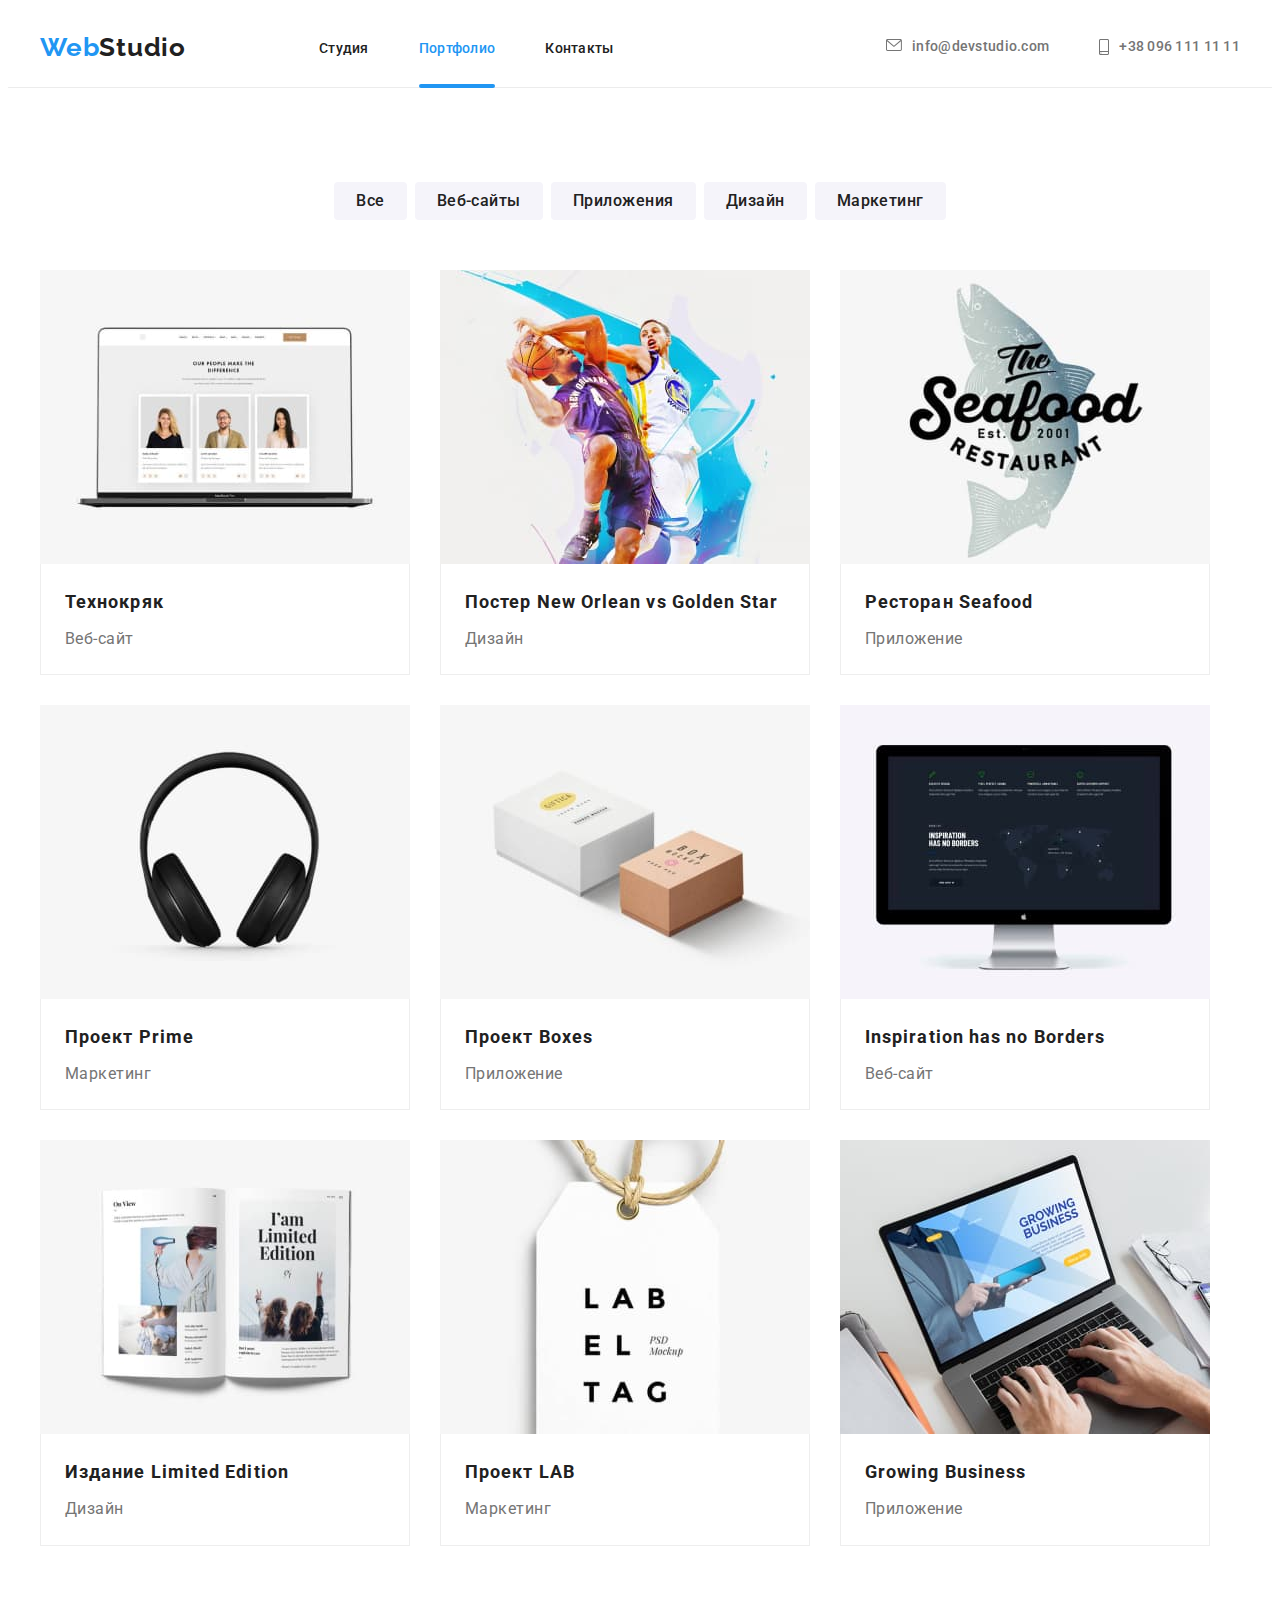
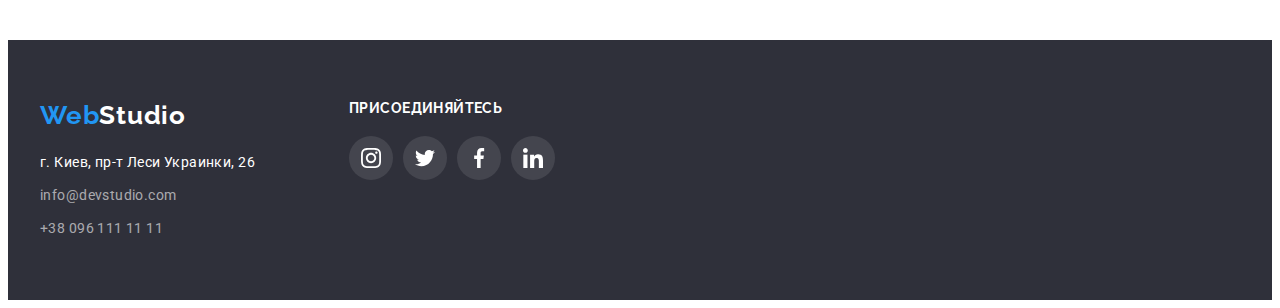
==== portfolio.html @ 16805188 "start 6" ====
<!DOCTYPE html>
<html lang="ru">
<head>
    <meta charset="UTF-8">
    <meta http-equiv="X-UA-Compatible" content="IE=edge">
    <meta name="viewport" content="width=device-width, initial-scale=1.0">
    <title>Portfolio</title>
    <link rel="preconnect" href="https://fonts.googleapis.com">
    <link rel="preconnect" href="https://fonts.gstatic.com" crossorigin>
    <link href="https://fonts.googleapis.com/css2?family=Raleway:wght@700&family=Roboto:wght@400;500;700;900&display=swap"
        rel="stylesheet">
        <link rel="stylesheet" href="https://cdnjs.cloudflare.com/ajax/libs/modern-normalize/1.1.0/modern-normalize.min.css"
            integrity="sha512-wpPYUAdjBVSE4KJnH1VR1HeZfpl1ub8YT/NKx4PuQ5NmX2tKuGu6U/JRp5y+Y8XG2tV+wKQpNHVUX03MfMFn9Q=="
            crossorigin="anonymous" referrerpolicy="no-referrer" />
    <link rel="stylesheet" href="./css/styles.css">
</head>
<body>
<header class="header">
    <div class="container header-container">
        <a class="link logo-style" href="">Web<span class="logo-style-header">Studio</span></a>
        <nav class="navigation">
            <ul class="list nav-list">
                <li class="nav-list-item">
                    <a class="link nav-list-link" href="./index.html">Студия</a>
                </li>
                <li class="nav-list-item">
                    <a class="link nav-list-link current" href="./portfolio.html">Портфолио</a>
                </li>
                <li class="nav-list-item">
                    <a class="link nav-list-link" href="">Контакты</a>
                </li>
            </ul>
        </nav>

        <ul class="list header-contacts-list">
            <li class="header-contacts-item">
                <a class="link header-contacts" href="mailto:info@devstudio.com">
                    <svg class="header-icons" width="16" height="12">
                        <use href="./images/sprite.svg#envelope"></use>
                    </svg>
                    info@devstudio.com</a>
            </li>
            <li class="header-contacts-item">
                <a class="link header-contacts" href="tel:+380961111111">
                    <svg class="header-icons" width="10" height="16">
                        <use href="./images/sprite.svg#smartphone"></use>
                    </svg>
                    +38 096 111 11 11</a>
            </li>
        </ul>


    </div>
</header>
    <main>
<h1 class="visually-hidden"></h1>
        <section class="section">
            <div class="container">
    <ul class="list portfolio-btn-list"> 
        <li class="portfolio-btn-list-item">
            <button class="portfolio-btn" type="button">Все</button>
        </li>
        <li class="portfolio-btn-list-item">
            <button class="portfolio-btn" type="button">Веб-сайты</button>
        </li>
        <li class="portfolio-btn-list-item">
            <button class="portfolio-btn" type="button">Приложения</button>
        </li>
        <li class="portfolio-btn-list-item">
            <button class="portfolio-btn" type="button">Дизайн</button>
        </li>
        <li class="portfolio-btn-list-item">
            <button class="portfolio-btn" type="button">Маркетинг</button>
        </li>
    </ul>


    <ul class="list portfolio-list">
        <li class="portfolio-list-item">
           <div class="portfolio-cards">
            <img src="./images/portfolio/technokryak.jpg" 
           alt="Технокряк"
           width="370" 
           height="">
           <p class="overlay">
            Ресурс предлагает комплексные предложения с разным уровнем функционала 
            и сервисов. 
            Все это позволит посетителю получить
            исчерпывающие сведения о компании или частном лице.
           </p>
        </div>
           <div class="portfolio-text">
           <h3 class="portfolio-title">Технокряк</h3>
           <p class="portfolio-description">Веб-сайт</p>
        </div>
        </li>
        <li class="portfolio-list-item">
            <div class="portfolio-cards">
            <img src="./images/portfolio/poster.jpg" 
            alt="Постер New Orlean vs Golden Star"
            width="370" 
           height="">
        <p class="overlay">
            Ресурс предлагает комплексные предложения с разным уровнем функционала
            и сервисов.
            Все это позволит посетителю получить
            исчерпывающие сведения о компании или частном лице.
        </p>
        </div>
        <div class="portfolio-text">
            <h3 class="portfolio-title">Постер New Orlean vs Golden Star</h3>
            <p class="portfolio-description">Дизайн</p>
            </div>
        </li>
        <li class="portfolio-list-item">
            <div class="portfolio-cards">
            <img src="./images/portfolio/restoran.jpg" 
            alt="Ресторан Seafood"
            width="370" 
           height="">
        <p class="overlay">
        Ресурс предлагает комплексные предложения с разным уровнем функционала
        и сервисов.
        Все это позволит посетителю получить
        исчерпывающие сведения о компании или частном лице.
        </p>
        </div>
        <div class="portfolio-text">
            <h3 class="portfolio-title">Ресторан Seafood</h3>
            <p class="portfolio-description">Приложение</p>
            </div>
        </li>
        <li class="portfolio-list-item">
            <div class="portfolio-cards">
            <img src="./images/portfolio/proekt-prime.jpg" 
            alt="Проект Prime"
            width="370" 
           height="">
        <p class="overlay">
            Ресурс предлагает комплексные предложения с разным уровнем функционала
            и сервисов.
            Все это позволит посетителю получить
            исчерпывающие сведения о компании или частном лице.
        </p>
        </div>
        <div class="portfolio-text">
            <h3 class="portfolio-title">Проект Prime</h3>
            <p class="portfolio-description">Маркетинг</p>
            </div>
        </li>
        <li class="portfolio-list-item">
            <div class="portfolio-cards">
            <img src="./images/portfolio/proekt-boxes.jpg" 
            alt="Проект Boxes"
            width="370" 
           height="">
        <p class="overlay">
            Ресурс предлагает комплексные предложения с разным уровнем функционала
            и сервисов.
            Все это позволит посетителю получить
            исчерпывающие сведения о компании или частном лице.
        </p>
        </div>
        <div class="portfolio-text">
            <h3 class="portfolio-title">Проект Boxes</h3>
            <p class="portfolio-description">Приложение</p>
            </div>
        </li>
        <li class="portfolio-list-item">
            <div class="portfolio-cards">
            <img src="./images/portfolio/inspiration.jpg" 
            alt="Inspiration has no Borders"
            width="370" 
           height="">
        <p class="overlay">
            Ресурс предлагает комплексные предложения с разным уровнем функционала
            и сервисов.
            Все это позволит посетителю получить
            исчерпывающие сведения о компании или частном лице.
        </p>
        </div>
        <div class="portfolio-text">
            <h3 class="portfolio-title">Inspiration has no Borders</h3>
            <p class="portfolio-description">Веб-сайт</p>
            </div>
        </li>
        <li class="portfolio-list-item">
            <div class="portfolio-cards">
            <img src="./images/portfolio/limited.jpg" 
            alt="Издание Limited Edition"
            width="370"
            height="">
            <p class="overlay">
                Ресурс предлагает комплексные предложения с разным уровнем функционала
                и сервисов.
                Все это позволит посетителю получить
                исчерпывающие сведения о компании или частном лице.
            </p>
            </div>
            <div class="portfolio-text">
            <h3 class="portfolio-title">Издание Limited Edition</h3>
            <p class="portfolio-description">Дизайн</p>
            </div>
        </li>
        <li class="portfolio-list-item">
            <div class="portfolio-cards">
            <img src="./images/portfolio/proekt-lab.jpg" 
            alt="Проект LAB"
            width="370" 
           height="">
            <p class="overlay">
                Ресурс предлагает комплексные предложения с разным уровнем функционала
                и сервисов.
                Все это позволит посетителю получить
                исчерпывающие сведения о компании или частном лице.
            </p>
            </div>
        <div class="portfolio-text">
            <h3 class="portfolio-title">Проект LAB</h3>
            <p class="portfolio-description">Маркетинг</p>
            </div>
        </li>
        <li class="portfolio-list-item">
            <div class="portfolio-cards">
            <img src="./images/portfolio/growing.jpg" 
            alt="Growing Business"
            width="370" 
           height="">
        <p class="overlay">
            Ресурс предлагает комплексные предложения с разным уровнем функционала
            и сервисов.
            Все это позволит посетителю получить
            исчерпывающие сведения о компании или частном лице.
        </p>
        </div>
           <div class="portfolio-text">
            <h3 class="portfolio-title">Growing Business</h3>
            <p class="portfolio-description">Приложение</p>
            </div>
        </li>
    </ul>
    </div>
</section>
    </main>
<footer>
    <section class="container footer-info">
        <div class="footer-container">
            <a class="link logo-style footer-logo" href="">Web<span class="logo-style-footer">Studio</span></a>
            <address>
                <ul class="list footer-contacts-list">
                    <li class="footer-contacts-item"><a class="link address" href="">г. Киев, пр-т Леси Украинки, 26</a>
                    </li>
                    <li class="footer-contacts-item"><a class="link footer-contacts"
                            href="mailto:info@devstudio.com">info@devstudio.com</a></li>
                    <li class="footer-contacts-item"><a class="link footer-contacts" href="tel:+380961111111">+38 096
                            111 11 11</a></li>
                </ul>
            </address>
        </div>
        <div class="footer-list-link">
            <p class="footer-text">присоединяйтесь</p>
            <ul class="list social-list-footer">
                <li class="social-list-item-footer">
                    <a class="social-list-link-footer" href="">
                        <svg class="social-list-icon" width="20" height="20">
                            <use href="./images/sprite.svg#instagram-2"></use>
                        </svg>
                    </a>
                </li>
                <li class="social-list-item-footer">
                    <a class="social-list-link-footer" href="">
                        <svg class="social-list-icon-footer" width="20" height="20">
                            <use href="./images/sprite.svg#twitter-2"></use>
                        </svg>
                    </a>
                </li>
                <li class="social-list-item-footer">
                    <a class="social-list-link-footer" href="">
                        <svg class="social-list-icon-footer" width="20" height="20">
                            <use href="./images/sprite.svg#facebook-2"></use>
                        </svg>
                    </a>
                </li>
                <li class="social-list-item-footer">
                    <a class="social-list-link-footer" href="">
                        <svg class="social-list-icon-footer" width="20" height="20">
                            <use href="./images/sprite.svg#linkedin-2"></use>
                        </svg>
                    </a>
                </li>

            </ul>
        </div>
    </section>
</footer>
    
</body>
</html>
---- css/styles.css ----
:root {
  --primary-font-family: "Roboto", sans-serif;
  --secondary-font-family: "Raleway", sans-serif;
  --primary-text-color-theme-dark: #ffffff;
  --secondary-text-color-theme-dark: ;
  --primary-text-color-theme-light: #212121;
  --secondary-text-color-theme-light: #757575;
  --accent-color: #2196f3;
  --accent-button-color: #188ce8;
  --primary-background-color: #ffffff;
  --secondary-background-color: #f5f4fa;
  --hero-footer-background-color: #2f303a;
  --footer-text-color: rgba(255, 255, 255, 0.6);
}

body {
  font-family: var(--primary-font-family);
  color: var(--primary-text-color-theme-light);
  background-color: var(--primary-background-color);
}
footer {
  background-color: var(--hero-footer-background-color);
  padding-top: 60px;
  padding-bottom: 60px;
  display: flex;
}

.list {
  list-style: none;
}

.link {
  text-decoration: none;
}
.container {
  width: 1200px;
  padding-left: 15px;
  padding-right: 15px;
  margin-left: auto;
  margin-right: auto;
}

.section {
  padding-top: 94px;
  padding-bottom: 94px;
}

.section-about {
  padding-top: 0;
  padding-bottom: 94px;
}

/* ========= START COMPONENTS ========= */
.modal-btn {
  min-width: 200px;
  padding: 10px 32px;
  margin: auto;
  font-family: inherit;
  font-weight: 700;
  font-size: 16px;
  line-height: 1.88;
  display: flex;
  align-items: center;
  text-align: center;
  letter-spacing: 0.06em;
  cursor: pointer;
  background: var(--accent-color);
  box-shadow: 0px 4px 4px rgba(0, 0, 0, 0.15);
  border-radius: 4px;

  color: var(--primary-text-color-theme-dark);
  transition: background-color 250ms cubic-bezier(0.4, 0, 0.2, 1), color 250ms cubic-bezier(0.4, 0, 0.2, 1) ;
}

.modal-btn:hover,
.modal-btn:focus {
  background-color: var(--accent-button-color);
  color: var(--primary-text-color-theme-dark);
}

.main-title {
  margin-bottom: 30px;
  margin-top: auto;
  margin-left: auto;
  margin-right: auto;
  width: 696px;
  font-weight: 900;
  font-size: 44px;
  line-height: 1.36;
  text-align: center;
  letter-spacing: 0.06em;
  text-transform: uppercase;
  margin-bottom: 30px;
  color: #ffffff;
}

.title {
  font-weight: 700;
  font-size: 36px;
  line-height: 1.17;
  text-align: center;
  letter-spacing: 0.03em;
  margin-bottom: 50px;

  color: var(--primary-text-color-theme-light);
}
h1,
h2,
h3,
h4,
p {
  margin-top: 0;
  margin-bottom: 0;
}
ul,
ol {
  margin-left: 0;
  margin-top: 0;
  margin-bottom: 0;
}
img {
  display: block;
}
/* ========== END COMPONENTS ========== */

/* ========= START HEADER ========= */

.header {
  padding-top: 24px;
  padding-bottom: 24px;
  border-bottom: 1px solid #ececec;
  
}

.header-container {
  display: flex;
  align-items: center;
  
}

.navigation {
  display: flex;
  align-items: center;
  
}
.nav-list {
  display: flex;
  align-items: center;
  
}

.nav-list-item:not(:last-child) {
  margin-right: 50px;
}

.nav-list-link {
  font-weight: 500;
  font-size: 14px;
  line-height: 1.17;
  letter-spacing: 0.02em;
  color: var(--primary-text-color-theme-light);
  transition: color 250ms cubic-bezier(0.4, 0, 0.2, 1), background-color 250ms cubic-bezier(0.4, 0, 0.2, 1);
  position: relative;
}

.nav-list-link:hover,
.nav-list-link:focus {
  color: var(--accent-color);
}
.nav-list-link.current::after{
  content: "";
  display: block;
  align-items: center;
  width: 100%;
  height: 4px;
  background-color: var(--accent-color);
  border-radius: 2px;
position: absolute;
bottom: -32px;
}

.nav-list .link.current{
  color: var(--accent-color);

}

.header-contacts-list {
  display: flex;
  align-items: center;
  margin-left: auto;
}


.header-contacts-item:not(:last-child) {
  margin-right: 50px;
}

.header-contacts {
  display: flex;
  font-weight: 500;
  font-size: 14px;
  line-height: 1.14;
  letter-spacing: 0.02em;
  color: var(--secondary-text-color-theme-light);
  transition: color 250ms cubic-bezier(0.4, 0, 0.2, 1);
}

.header-contacts:hover,
.header-contacts:focus {
  color: var(--accent-color);
}

.logo-style {
  margin-right: 93px;
  font-family: var(--secondary-font-family);
  font-style: normal;
  font-weight: bold;
  font-size: 26px;
  line-height: 1.19;
  letter-spacing: 0.03em;

  color: var(--accent-color);
}
.logo-style-header {
  color: var(--primary-text-color-theme-light);
}
.logo-style-footer {
  color: var(--primary-text-color-theme-dark);
}

.header-icons{
  display: flex;
  align-content: center;
  justify-content: center;
  margin-right: 10px;
  padding: 0;
  fill: #757575;
  transition: fill 250ms cubic-bezier(0.4, 0, 0.2, 1);
}

/*.header-icons:hover,
.header-icons:focus{
  fill:var(--accent-color);
}*/

.header-contacts:hover .header-icons,
.header-contacts:focus .header-icons {
  fill: var(--accent-color);
}

/* ========= END HEADER ========= */

/* ========= START HERO ========= */
.hero {
  background-image: linear-gradient(
      rgba(47, 48, 58, 0.4),
      rgba(47, 48, 58, 0.4)
    ),
    url("../images/hero/hero-bgd.jpg");

  background-size: cover;
  background-color: var(--hero-footer-background-color);
  padding-top: 200px;
  padding-bottom: 210px;
  max-width: 1600px;
  margin-left: auto;
  margin-right: auto;
  
}

/* ========= END HERO ========= */

/* ========= START ABOUT ========= */
.secondary-title {
  font-weight: 700;
  font-size: 14px;
  line-height: 1.14;
  letter-spacing: 0.03em;
  text-transform: uppercase;
  width: 270px;
  margin-bottom: 10px;
}

.about-text {
  font-weight: 400;
  font-size: 14px;
  line-height: 1.71;
  letter-spacing: 0.03em;
  width: 270px;

  color: var(--secondary-text-color-theme-light);
}
.about-description-item:not(:last-child) {
  margin-right: 30px;
}
.about-description {
  display: flex;
  align-items: center;
  padding: 0;
}

.about-img {
  display: flex;
  align-items: center;
  padding: 0;
}
.about-img-item:not(:last-child) {
  margin-right: 30px;
}
.about-img-item{
  position: relative;
}

.about-icon{
  display: flex;
  justify-content:center;
  align-items: center;
  padding: 0;
  width: 270px;
  height: 120px;
  background-color: #F5F4FA;
  border-radius: 4px;
  margin-bottom: 30px;
}

.thumb{
    position: relative;
}
.thumb>.label{
  position: absolute;
  width: 370px;
  height: 70px;
  bottom: 0;
  right: 0;
  color: var(--primary-text-color-theme-dark);
  display: flex;
  justify-content: center;
  align-content: center;
  background-color:rgba(47, 48, 58, 0.8); 
  font-family: var(--primary-font-family);
  font-weight: 700;
  align-items: center;
  text-align: center;
  font-size: 14px;
  line-height: 1.14;
  letter-spacing: 0.03em;
  text-transform: uppercase;
}
/* ========= END ABOUT ========= */

/* ========= START TEAM ========= */

.name-text {
  font-weight: 500;
  font-size: 16px;
  line-height: 1.19;
  text-align: center;
  letter-spacing: 0.03em;
  margin-bottom: 10px;
}

.team-position {
  font-weight: 400;
  font-size: 16px;
  line-height: 1.19;
  text-align: center;
  letter-spacing: 0.03em;

  color: var(--secondary-text-color-theme-light);
}
.team-background {
  background-color: var(--secondary-background-color);
}
.team-list {
  display: flex;
  align-items: center;
  padding: 0;
}
.team-list-item:not(:last-child) {
  margin-right: 30px;
}
.team-list-item {
  border: 0px solid;
  background: #ffffff;
  box-shadow: 0px 1px 3px rgba(0, 0, 0, 0.12), 0px 1px 1px rgba(0, 0, 0, 0.14),
    0px 2px 1px rgba(0, 0, 0, 0.2);
  border-radius: 0px 0px 4px 4px;
}

.team-text {
  padding-top: 30px;
  padding-bottom: 30px;
}

.social-list {
  display: flex;
  justify-content:center ;
  padding: 0;
  margin-top: 16px;
  margin-right: 32px;
  margin-left: 32px;
}

.social-list-link {
  display: flex;
  align-items: center;
  justify-content: center;
  width: 44px;
  height: 44px;
  background-color: #ffffff;
  border-radius: 50%;
  transition: background-color 250ms cubic-bezier(0.4, 0, 0.2, 1);
}

.social-list-item:not(:last-child){
  margin-right: 10px;
}

.social-list-icon{
  fill: #AFB1B8;
  transition: fill 250ms cubic-bezier(0.4, 0, 0.2, 1);
}

.social-list-link:hover,
.social-list-link:focus {
  background-color: var(--accent-color);
}

.social-list-link:hover .social-list-icon,
.social-list-link:focus .social-list-icon {
  fill:#ffffff ;
}

/* ========= END TEAM ========= */

/* ========= START CLIENT ========= */

.client-list{
  display: flex;
  justify-content: center;
  align-items: center;
  margin-top: 50px;
  padding: 0;
}

.client-list-link {
  width: 170px;
  height: 92px;
  display: flex;
  justify-content: center;
  align-items: center;
  border: 1px solid #AFB1B8;
  box-sizing: border-box;
  border-radius: 4px;
  transition: border-color 250ms cubic-bezier(0.4, 0, 0.2, 1);

}
.client-list-item:not(:last-child){
  margin-right: 30px;
}

.client-list-icon{
  fill: #AFB1B8;
  transition: fill 250ms cubic-bezier(0.4, 0, 0.2, 1);
  

}
/*.client-list-link {

}*/


.client-list-link:hover .client-list-icon,
.client-list-link:focus .client-list-icon{
  fill: var(--accent-color);
  
}
.client-list-link:hover,
.client-list-link:focus{
border-color: var(--accent-color);
}



/* ========= END CLIENT ========= */


/* ========= START FOOTER ========= */
.address {
  font-weight: 400;
  font-style: normal;
  font-size: 14px;
  line-height: 1.71;
  letter-spacing: 0.03em;
  margin-top: 20px;

  color: var(--primary-text-color-theme-dark);
  transition: color 250ms cubic-bezier(0.4, 0, 0.2, 1);
}

.address:hover,
.address:focus {
  color: var(--accent-color);
}

.footer-contacts {
  font-weight: 400;
  font-size: 14px;
  line-height: 1.71;
  letter-spacing: 0.03em;
  font-style: normal;

  color: var(--footer-text-color);
  transition: color 250ms cubic-bezier(0.4, 0, 0.2, 1);
}
.footer-contacts:hover,
.footer-contacts:focus {
  color: var(--accent-color);
}
.footer-contacts-list {
  padding: 0;
}
.footer-contacts-item:not(:last-child) {
  margin-bottom: 9px;
}

.footer-container {
  display: flex;
  flex-direction: column;
}

.footer-logo {
  margin-bottom: 20px;
}
.footer-text{
  font-family: var(--secondary-font-family);
  font-style: normal;
  font-weight: 700;
  font-size: 14px;
  line-height: 16px;
  letter-spacing: 0.03em;
  text-transform: uppercase;
  color: var(--primary-text-color-theme-dark);
  margin-bottom: 20px;
}
.social-list-footer{
  display: flex;
  justify-content: center;
  align-items: center;
  padding: 0;
  

}
.footer-list-link{
  margin-left: 70px;
  padding: 0;
}

.social-list-item-footer:not(:last-child){
  margin-right: 10px;

}

.social-list-link-footer{
  display: flex;
  align-items: center;
  justify-content: center;
  width: 44px;
  height: 44px;
  background-color: rgba(255, 255, 255, 0.1);
  border-radius: 50%;
  transition: background-color 250ms cubic-bezier(0.4, 0, 0.2, 1);

}

.social-list-icon-footer{
  fill: #ffffff;

}
.social-list-link-footer:hover,
.social-list-link-footer:focus {
  background-color: var(--accent-color);
}

.footer-info{
  display: flex;
}
/* ========= END FOOTER ========= */

/* ========= START PORTFOLIO========= */
.portfolio-btn {
  font-family: var(--primary-font-family);
  font-weight: 500;
  font-size: 16px;
  line-height: 1.6;
  text-align: center;
  letter-spacing: 0.03em;
  cursor: pointer;
  background: var(--secondary-background-color);
  border-radius: 4px;
  color: var(--primary-text-color-theme-light);
  padding: 6px 22px;
  border: 0;
  transition: color 250ms cubic-bezier(0.4, 0, 0.2, 1), background-color 250ms cubic-bezier(0.4, 0, 0.2, 1);
}
.portfolio-btn-list {
  display: flex;
  align-items: center;
  margin-bottom: 50px;
  justify-content: center;
  padding: 0;
}
.portfolio-btn-list-item:not(:last-child) {
  margin-right: 8px;
}

.portfolio-btn-list-item{
  transition: box-shadow 250ms cubic-bezier(0.4, 0, 0.2, 1);
}


.portfolio-btn-list-item:hover,
.portfolio-btn-list-item:focus{
  box-shadow: 0px 3px 1px rgba(0, 0, 0, 0.1), 0px 1px 2px rgba(0, 0, 0, 0.08), 0px 2px 2px rgba(0, 0, 0, 0.12);

}

.portfolio-btn:hover,
.portfolio-btn:focus {
  background-color: var(--accent-color);
  color: var(--primary-text-color-theme-dark);
}

.portfolio-title {
  font-weight: 700;
  font-size: 18px;
  line-height: 2;
  letter-spacing: 0.06em;
  margin-bottom: 4px;
}
.portfolio-description {
  font-weight: 400;
  font-size: 16px;
  line-height: 1.9;
  letter-spacing: 0.03em;
  color: var(--secondary-text-color-theme-light);
}
.portfolio-list {
  display: flex;
  flex-wrap: wrap;
  margin: -15px;
  padding: 0;
}

.portfolio-list-item {
  background: #ffffff;
  margin: 15px;
  transition: box-shadow 250ms cubic-bezier(0.4, 0, 0.2, 1), transform 250ms cubic-bezier(0.4, 0, 0.2, 1);
}

.portfolio-list-item:hover{
  box-shadow: 0px 1px 1px rgba(0, 0, 0, 0.12),
  0px 4px 4px rgba(0, 0, 0, 0.06),
  1px 4px 6px rgba(0, 0, 0, 0.16);
  
}

/*.portfolio-list-item:not(:last-child) {
  margin-right: 30px;
}*/

.portfolio-text {
  padding: 20px 24px;
  border-left: 1px solid #eeeeee;
  border-right: 1px solid #eeeeee;
  border-bottom: 1px solid #eeeeee;
}
.visually-hidden {
  position: absolute;
  width: 1px;
  height: 1px;
  margin: -1px;
  border: 0;
  padding: 0;
  white-space: nowrap;
  clip-path: inset(100%);
  clip: rect(0 0 0 0);
  overflow: hidden;
}

.portfolio-cards{
  position: relative;
  overflow: hidden;
  
}

.overlay{
  position: absolute;
  top: 0;
  right: 0;
  font-family: var(--primary-font-family);
  font-style: normal;
  font-weight: 400;
  font-size: 18px;
  line-height: 1.56;
  letter-spacing: 0.03em;
  color: #FFFFFF;
  background: rgba(33, 150, 243, 0.9);
  width: 100%;
  height: 100%;
  padding: 63px 24px;
  overflow: auto;
  transform: translateY(100%);
  transition: transform 250ms cubic-bezier(0.4, 0, 0.2, 1);
  
}

.portfolio-list-item:hover .overlay{
  transform: translateY(0%);

}
/* ========= END PORTFOLIO ========= */

/* ========= START MODAL-WINDOW ========= */
.backdrop{
  position: fixed;
  top: 0;
  left: 0;
  width: 100vw;
  height: 100vh;
  background: rgba(0, 0, 0, 0.2);
  transition: opacity 250ms cubic-bezier(0.4, 0, 0.2, 1), visibility 250ms cubic-bezier(0.4, 0, 0.2, 1);
}

.backdrop.is-hidden{
  opacity: 0;
  visibility: hidden;
  pointer-events: none;
}

.modal{
  position: absolute;
  top: 50%;
  left: 50%;
  transform: translate(-50%, -50%);
  width: 528px;
  height: 581px;
  background: #FFFFFF;
  box-shadow: 0px 1px 3px rgba(0, 0, 0, 0.12),
  0px 1px 1px rgba(0, 0, 0, 0.14),
  0px 2px 1px rgba(0, 0, 0, 0.2);
  border-radius: 4px;
}

.modal-close-btn{
position: absolute;
top: 8px;
right: 8px;
display: flex;
justify-content: center;
align-items: center;
width: 30px;
height: 30px;
background: #FFFFFF;
border: 1px solid rgba(0, 0, 0, 0.1);
box-sizing: border-box;
border-radius: 50%;
padding: 0;
cursor: pointer;
}

/* ========= END MODAL-WINDOW ========= */
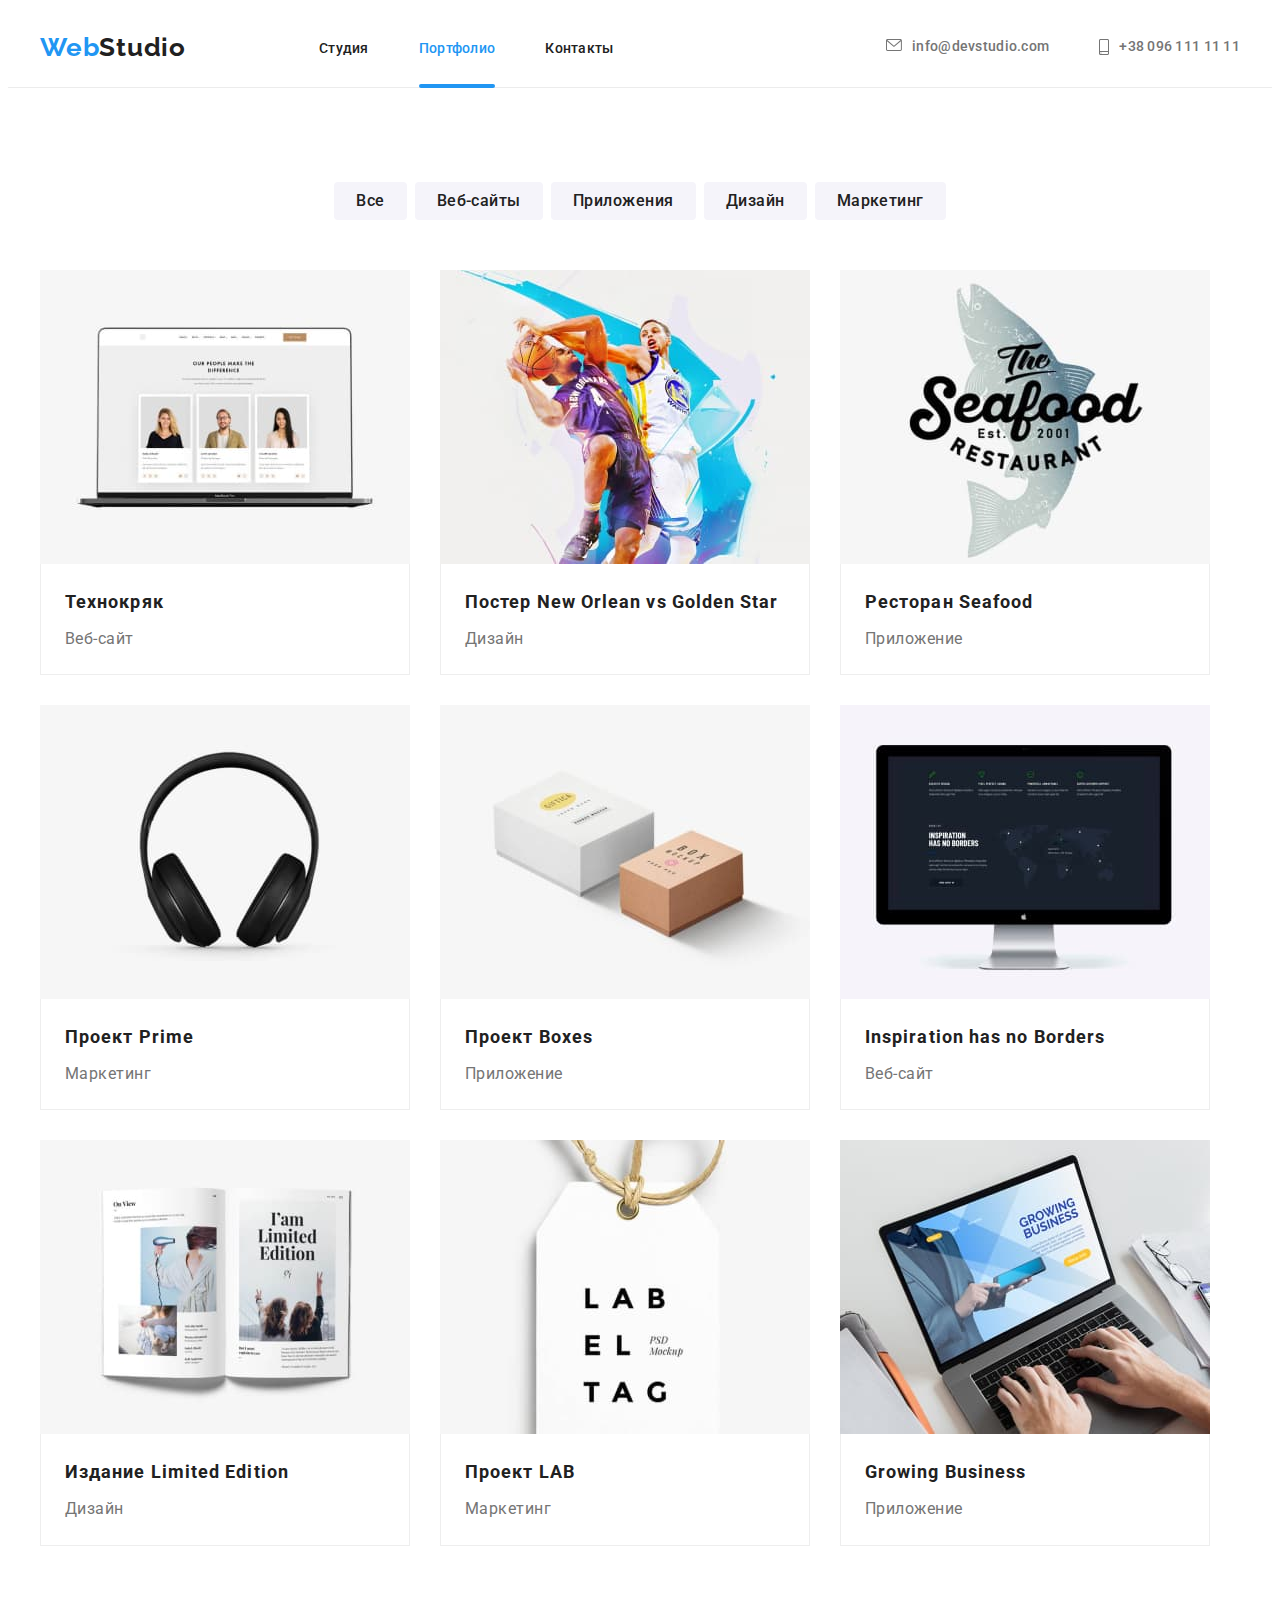
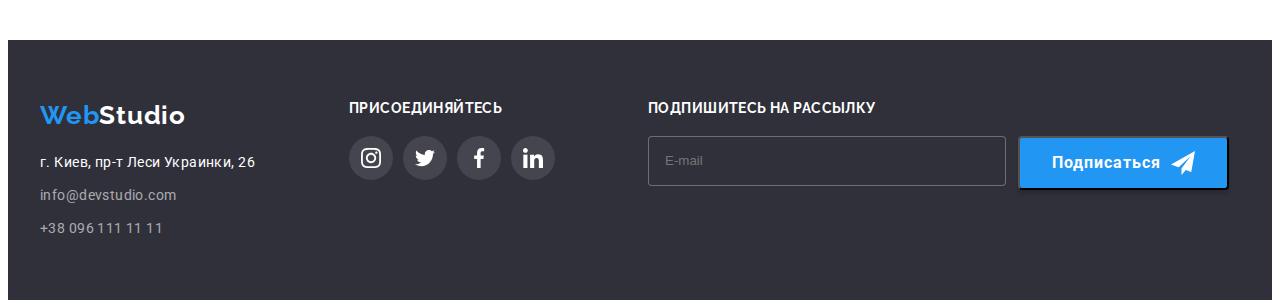
==== commit c7cad3de: "end footer contact form" ====
--- a/portfolio.html
+++ b/portfolio.html
@@ -291,6 +291,20 @@
 
             </ul>
         </div>
+        <div class="contact-field-footer">
+            <p class="footer-text">Подпишитесь на рассылку</p>
+            <form class="contact-form-footer">
+                <label>
+                    <input type="email" name="email-footer" placeholder="E-mail" class="email-form-footer">
+                </label>
+                <button type="submit" class="modal-btn">Подписаться
+                    <svg class="footer-contact-form-icon" width="24" height="24">
+                        <use href="./images/sprite.svg#icon-send">
+                        </use>
+                    </svg>
+                </button>
+            </form>
+        </div>
     </section>
 </footer>
     
--- a/css/styles.css
+++ b/css/styles.css
@@ -584,6 +584,39 @@
 
 .footer-info{
   display: flex;
+}
+
+.contact-field-footer{
+margin-left: 93px;
+}
+
+
+.contact-form-footer{
+  display: flex;
+}
+
+.email-form-footer{
+  width: 358px;
+  height: 50px;
+  border: 1px solid rgba(255, 255, 255, 0.3);
+  box-sizing: border-box;
+  border-radius: 4px;
+  background-color: var(--hero-footer-background-color);
+  color: rgba(255, 255, 255, 0.6);
+  padding: 15px 16px;
+  margin-right: 12px;
+  transition: border-color 250ms cubic-bezier(0.4, 0, 0.2, 1);
+  }
+
+.footer-contact-form-icon{
+  margin-left: 10px;
+}
+
+.email-form-footer:focus{
+  outline: none;
+  border-color: var(--accent-color);
+  
+
 }
 /* ========= END FOOTER ========= */
 
